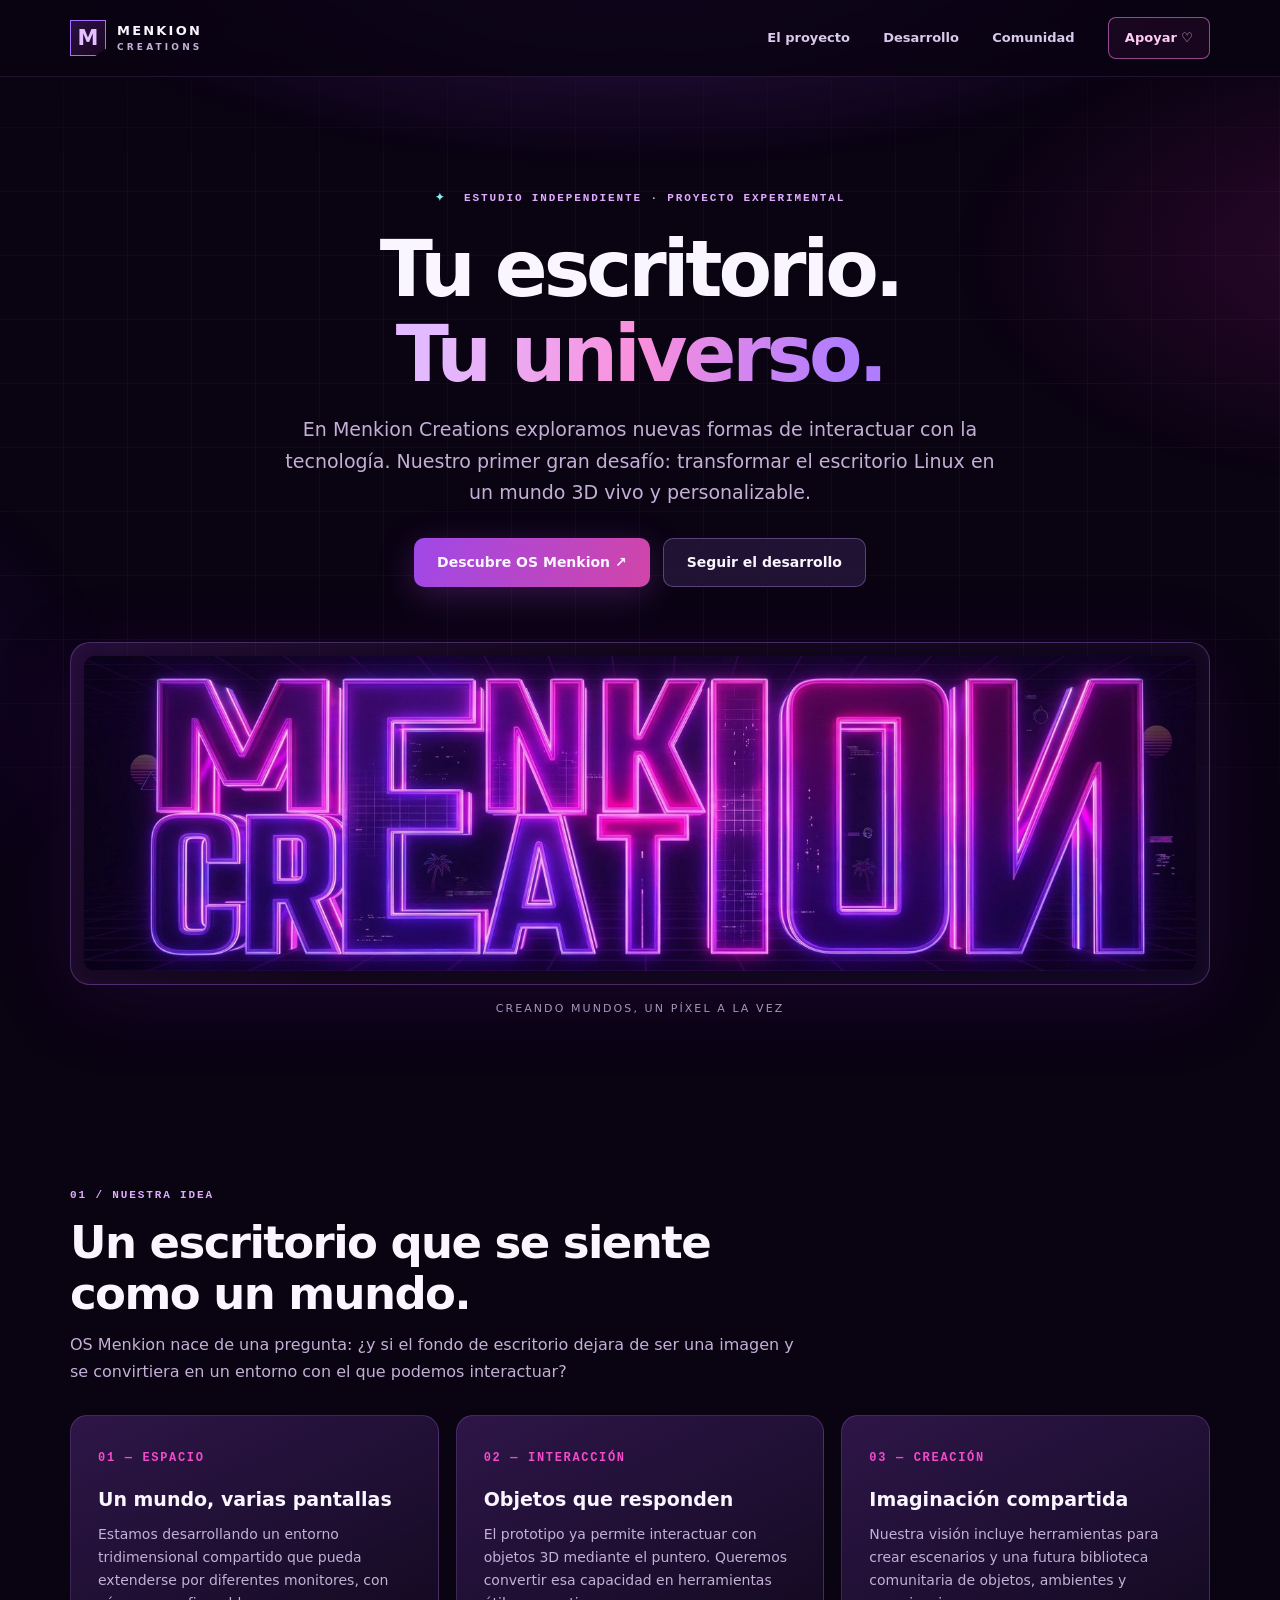
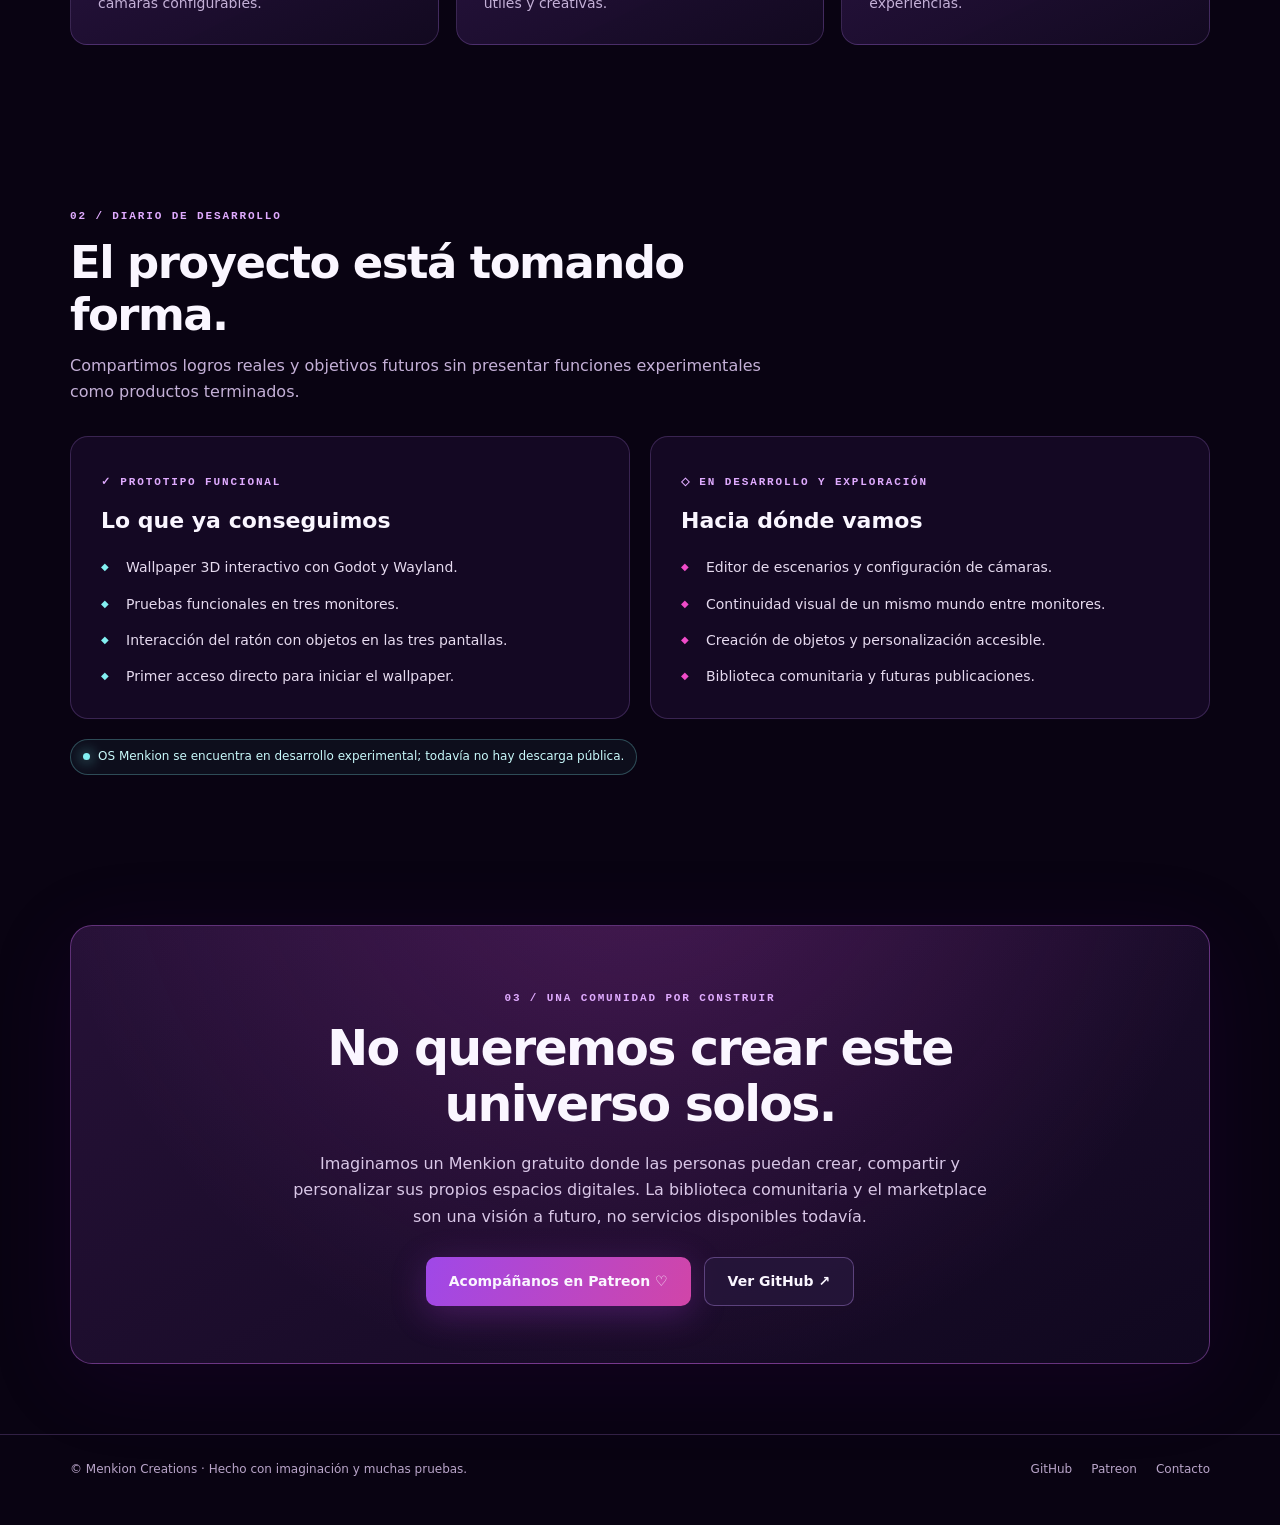
==== index.html @ d7c47ef0 "Add files via upload Inicio de la web Menkion Creations" ====
<!doctype html>
<html lang="es">
<head>
  <meta charset="utf-8">
  <meta name="viewport" content="width=device-width, initial-scale=1">
  <meta name="color-scheme" content="dark">
  <meta name="theme-color" content="#10051e">
  <meta name="description" content="Menkion Creations: proyectos experimentales de software. Conoce OS Menkion, un escritorio 3D interactivo construido con Linux, Godot y Wayland.">
  <meta property="og:type" content="website">
  <meta property="og:title" content="Menkion Creations — Tu escritorio. Tu universo.">
  <meta property="og:description" content="Explora el desarrollo de OS Menkion, una experiencia de escritorio 3D interactiva y abierta a la creatividad.">
  <meta property="og:image" content="https://menkion-creations.github.io/menkion-avatar.webp">
  <meta property="og:url" content="https://menkion-creations.github.io/">
  <title>Menkion Creations — Creando mundos, un píxel a la vez</title>
  <style>
    :root {
      --bg: #090312; --panel: #180d2b; --panel2: #11081e;
      --line: rgba(199,143,255,.21); --light: #faf6ff; --muted: #c4b0d7;
      --purple: #a35aff; --pink: #f04bc9; --cyan: #83f0f2;
    }
    * { box-sizing: border-box; }
    html { scroll-behavior: smooth; }
    body { margin: 0; color: var(--light); background: var(--bg); font-family: Inter, ui-sans-serif, system-ui, -apple-system, 'Segoe UI', sans-serif; line-height: 1.65; overflow-x: hidden; }
    body::before { content: ""; position: fixed; inset: 0; pointer-events: none; z-index: -2; background:
      radial-gradient(ellipse 67% 35% at 50% -7%, rgba(156,62,238,.29), transparent 73%),
      radial-gradient(ellipse 44% 35% at 107% 28%, rgba(213,35,164,.17), transparent 74%),
      radial-gradient(ellipse 34% 40% at -15% 77%, rgba(119,32,224,.14), transparent 70%);
    }
    body::after { content: ""; position: fixed; inset: 0; pointer-events: none; z-index: -1; opacity: .14; background: linear-gradient(to right, transparent calc(100% - 1px), #8f61c1 100%) 0 0 / 64px 64px, linear-gradient(to bottom, transparent calc(100% - 1px), #8f61c1 100%) 0 0 / 64px 64px; mask-image: linear-gradient(to bottom, transparent, black 20%, black 70%, transparent); }
    a { color: inherit; text-decoration: none; } a:focus-visible, button:focus-visible { outline: 3px solid var(--cyan); outline-offset: 4px; }
    .container { width: min(1140px, calc(100% - 44px)); margin-inline: auto; }
    .topbar { position: sticky; z-index: 20; top: 0; border-bottom: 1px solid rgba(203,145,255,.12); background: rgba(9,3,18,.82); backdrop-filter: blur(18px); }
    .nav { display: flex; align-items: center; justify-content: space-between; gap: 18px; min-height: 76px; }
    .brand { display:flex; gap: 11px; align-items:center; white-space:nowrap; }
    .mark { width: 36px; height: 36px; border: 1px solid #a86fff; box-shadow: 0 0 19px rgba(179,60,255,.3); display: grid; place-items:center; color: #e5bfff; clip-path: polygon(0 0,100% 0,100% 80%,70% 100%,0 100%); background: linear-gradient(140deg, rgba(170,70,255,.22), rgba(230,51,193,.08)); font-weight: 900; font-size: 21px; }
    .brand-name { font-size: 13px; line-height: 1.2; letter-spacing: .17em; font-weight: 850; }
    .brand-name small { display: block; letter-spacing: .35em; color: var(--muted); font-size: 9px; margin-top: 4px; }
    .nav-links { display:flex; gap:clamp(13px,2.6vw,34px); align-items:center; font-size: 13px; font-weight: 650; color: #d9c9eb; }
    .nav-links a:hover, .footer a:hover { color: #f39fff; }
    .nav-cta { border: 1px solid rgba(248,132,237,.55); border-radius: 8px; padding: 9px 16px; background: rgba(217,65,193,.08); color: #ffcbf2; }
    .hero { padding: clamp(64px, 9vw, 112px) 0 84px; text-align:center; position:relative; }
    .eyebrow, .overline { font-family: ui-monospace, 'SFMono-Regular', Consolas, monospace; letter-spacing: .17em; font-size: 11px; font-weight: 700; text-transform: uppercase; color: #e0abff; }
    .eyebrow span { color: var(--cyan); margin-right: 10px; }
    .hero h1 { font-size:clamp(40px, 6.8vw, 78px); line-height: 1.09; letter-spacing:-.052em; margin: 20px auto 17px; max-width:900px; }
    .hero h1 em { font-style:normal; background:linear-gradient(100deg,#e3b9ff 10%,#fa8fdc 50%,#b07dff 90%); -webkit-background-clip:text; background-clip:text; color:transparent; }
    .subtitle { color:var(--muted); margin: 0 auto 30px; max-width:720px; font-size:clamp(16px,1.8vw,19px); }
    .actions { display:flex; justify-content:center; flex-wrap:wrap; gap:13px; }
    .button { display:inline-flex; align-items:center; justify-content:center; padding:12px 23px; border-radius:10px; font-size:14px; font-weight:750; transition:transform .2s, box-shadow .2s, background .2s; }
    .button:hover { transform:translateY(-2px); }
    .button.primary { background:linear-gradient(110deg,#9f48e8,#d145a8); box-shadow: 0 8px 35px rgba(176,62,223,.28); }
    .button.primary:hover { box-shadow:0 9px 42px rgba(219,73,220,.37); }
    .button.secondary { background:rgba(38,22,59,.82); border:1px solid rgba(197,151,255,.35); }
    .logo-frame { margin:55px auto 0; padding:13px; border:1px solid rgba(189,120,255,.31); border-radius:20px; background:linear-gradient(135deg,rgba(180,72,247,.15),rgba(255,100,220,.035) 40%,rgba(114,61,231,.08)); box-shadow: 0 16px 80px rgba(99,17,145,.18), inset 0 0 22px rgba(200,132,255,.045); }
    .logo-frame img { display:block; width:100%; height:auto; border-radius:11px; }
    .logo-caption { margin:15px 0 0; font-size:11px; letter-spacing:.19em; text-transform:uppercase; color:#a994be; }
    .section { padding:78px 0; }
    .section-heading { max-width:735px; margin-bottom:30px; }
    .section-heading h2 { font-size:clamp(30px,4vw,45px); line-height:1.14; letter-spacing:-.035em; margin:10px 0 13px; }
    .section-heading p { color:var(--muted); margin:0; font-size:16px; }
    .cards { display:grid; grid-template-columns: repeat(3,1fr); gap:17px; }
    .card { background:linear-gradient(154deg,rgba(51,25,80,.87),rgba(20,10,34,.9)); border:1px solid var(--line); border-radius:17px; padding:27px; min-height:230px; }
    .card .num { font-family:ui-monospace,Consolas,monospace; color:var(--pink); font-size:12px; letter-spacing:.14em; font-weight:800; }
    .card h3 { margin:18px 0 11px; font-size:19px; line-height:1.3; }
    .card p { color:var(--muted); font-size:14px; margin:0; }
    .roadmap { display:grid; grid-template-columns:1fr 1fr; gap:20px; }
    .roadmap-main, .roadmap-next { border:1px solid var(--line); border-radius:18px; padding:30px; background:rgba(24,11,42,.75); }
    .roadmap h3 { margin:10px 0 17px; font-size:22px; }
    .roadmap p { color:var(--muted); margin:0 0 15px; }
    .roadmap ul { margin:0; padding:0; list-style:none; display:grid; gap:13px; }
    .roadmap li { color:#e6daef; padding-left:25px; position:relative; font-size:14px; }
    .roadmap li::before { content:'◆'; color:var(--cyan); position:absolute; left:0; font-size:10px; top:3px; }
    .roadmap-next li::before { color:var(--pink); }
    .community { margin:72px 0 70px; border:1px solid rgba(217,113,255,.36); border-radius:22px; padding:clamp(28px,6vw,57px); text-align:center; background:radial-gradient(ellipse at 50% -30%,rgba(221,68,220,.21),transparent 74%),linear-gradient(150deg,#261137,#10081f); box-shadow:0 16px 90px rgba(93,12,138,.12); }
    .community h2 { font-size:clamp(30px,4.6vw,49px); line-height:1.14; letter-spacing:-.035em; margin:12px auto 18px; max-width:720px; }
    .community p { margin:0 auto 27px; max-width:700px; color:#d9c7e7; }
    .footer { border-top:1px solid var(--line); padding:25px 0 45px; color:#b9a5c9; font-size:12px; }
    .footer-inner { display:flex; justify-content:space-between; flex-wrap:wrap; gap:16px; }
    .footer-links { display:flex; gap:19px; flex-wrap:wrap; }
    .status { display:inline-flex; align-items:center; gap:8px; margin-top:20px; padding:7px 12px; border:1px solid rgba(132,241,242,.27); border-radius:999px; font-size:12px; color:#c9f9fb; background:rgba(72,152,155,.08); }
    .status-dot { width:7px; height:7px; border-radius:50%; background:var(--cyan); box-shadow:0 0 14px var(--cyan); }
    @media(max-width:770px) { .cards { grid-template-columns:1fr; } .roadmap { grid-template-columns:1fr; } .card { min-height:auto; } .section { padding:56px 0; } .nav { flex-wrap:wrap; padding:12px 0; } .nav-links { justify-content:space-between; flex:1 1 100%; gap:12px; font-size:12px; } .hero { padding-top:70px; } .logo-frame { margin-top:35px; padding:6px; border-radius:12px; } .logo-frame img { border-radius:7px; } }
    @media(max-width:420px) { .container { width: min(100% - 30px,1140px); } .nav-links a:nth-child(2) { display:none; } .hero h1 { font-size:42px; } .roadmap-main,.roadmap-next { padding:23px; } }
    @media(prefers-reduced-motion:reduce) { html { scroll-behavior:auto; } .button { transition:none; } }
  </style>
</head>
<body>
  <header class="topbar">
    <nav class="nav container" aria-label="Navegación principal">
      <a href="#inicio" class="brand" aria-label="Menkion Creations, volver al inicio"><span class="mark" aria-hidden="true">M</span><span class="brand-name">MENKION<small>CREATIONS</small></span></a>
      <div class="nav-links">
        <a href="#proyecto">El proyecto</a>
        <a href="#estado">Desarrollo</a>
        <a href="#comunidad">Comunidad</a>
        <a class="nav-cta" href="https://www.patreon.com/cw/MenkionCreations" target="_blank" rel="noopener noreferrer">Apoyar ♡</a>
      </div>
    </nav>
  </header>

  <main id="inicio">
    <section class="hero container" aria-labelledby="hero-title">
      <div class="eyebrow"><span>✦</span> ESTUDIO INDEPENDIENTE · PROYECTO EXPERIMENTAL</div>
      <h1 id="hero-title">Tu escritorio.<br><em>Tu universo.</em></h1>
      <p class="subtitle">En Menkion Creations exploramos nuevas formas de interactuar con la tecnología. Nuestro primer gran desafío: transformar el escritorio Linux en un mundo 3D vivo y personalizable.</p>
      <div class="actions">
        <a class="button primary" href="#proyecto">Descubre OS Menkion ↗</a>
        <a class="button secondary" href="https://www.patreon.com/cw/MenkionCreations" target="_blank" rel="noopener noreferrer">Seguir el desarrollo</a>
      </div>
      <div class="logo-frame"><img src="menkion-logo.jpg" alt="Logotipo original de Menkion Creations, con letras futuristas entrelazadas en violeta y magenta" width="1600" height="453"></div>
      <p class="logo-caption">CREANDO MUNDOS, UN PÍXEL A LA VEZ</p>
    </section>

    <section class="section container" id="proyecto" aria-labelledby="project-title">
      <div class="section-heading">
        <span class="overline">01 / Nuestra idea</span>
        <h2 id="project-title">Un escritorio que se siente como un mundo.</h2>
        <p>OS Menkion nace de una pregunta: ¿y si el fondo de escritorio dejara de ser una imagen y se convirtiera en un entorno con el que podemos interactuar?</p>
      </div>
      <div class="cards">
        <article class="card"><span class="num">01 — ESPACIO</span><h3>Un mundo, varias pantallas</h3><p>Estamos desarrollando un entorno tridimensional compartido que pueda extenderse por diferentes monitores, con cámaras configurables.</p></article>
        <article class="card"><span class="num">02 — INTERACCIÓN</span><h3>Objetos que responden</h3><p>El prototipo ya permite interactuar con objetos 3D mediante el puntero. Queremos convertir esa capacidad en herramientas útiles y creativas.</p></article>
        <article class="card"><span class="num">03 — CREACIÓN</span><h3>Imaginación compartida</h3><p>Nuestra visión incluye herramientas para crear escenarios y una futura biblioteca comunitaria de objetos, ambientes y experiencias.</p></article>
      </div>
    </section>

    <section class="section container" id="estado" aria-labelledby="progress-title">
      <div class="section-heading"><span class="overline">02 / Diario de desarrollo</span><h2 id="progress-title">El proyecto está tomando forma.</h2><p>Compartimos logros reales y objetivos futuros sin presentar funciones experimentales como productos terminados.</p></div>
      <div class="roadmap">
        <div class="roadmap-main"><span class="overline">✓ Prototipo funcional</span><h3>Lo que ya conseguimos</h3><ul><li>Wallpaper 3D interactivo con Godot y Wayland.</li><li>Pruebas funcionales en tres monitores.</li><li>Interacción del ratón con objetos en las tres pantallas.</li><li>Primer acceso directo para iniciar el wallpaper.</li></ul></div>
        <div class="roadmap-next"><span class="overline">◇ En desarrollo y exploración</span><h3>Hacia dónde vamos</h3><ul><li>Editor de escenarios y configuración de cámaras.</li><li>Continuidad visual de un mismo mundo entre monitores.</li><li>Creación de objetos y personalización accesible.</li><li>Biblioteca comunitaria y futuras publicaciones.</li></ul></div>
      </div>
      <div class="status"><span class="status-dot" aria-hidden="true"></span> OS Menkion se encuentra en desarrollo experimental; todavía no hay descarga pública.</div>
    </section>

    <section class="container" id="comunidad" aria-labelledby="community-title">
      <div class="community"><span class="overline">03 / Una comunidad por construir</span><h2 id="community-title">No queremos crear este universo solos.</h2><p>Imaginamos un Menkion gratuito donde las personas puedan crear, compartir y personalizar sus propios espacios digitales. La biblioteca comunitaria y el marketplace son una visión a futuro, no servicios disponibles todavía.</p><div class="actions"><a class="button primary" href="https://www.patreon.com/cw/MenkionCreations" target="_blank" rel="noopener noreferrer">Acompáñanos en Patreon ♡</a><a class="button secondary" href="https://github.com/Menkion-Creations" target="_blank" rel="noopener noreferrer">Ver GitHub ↗</a></div></div>
    </section>
  </main>
  <footer class="footer"><div class="footer-inner container"><span>© Menkion Creations · Hecho con imaginación y muchas pruebas.</span><div class="footer-links"><a href="https://github.com/Menkion-Creations" target="_blank" rel="noopener noreferrer">GitHub</a><a href="https://www.patreon.com/cw/MenkionCreations" target="_blank" rel="noopener noreferrer">Patreon</a><a href="mailto:menkioncreations@gmail.com">Contacto</a></div></div></footer>
</body>
</html>
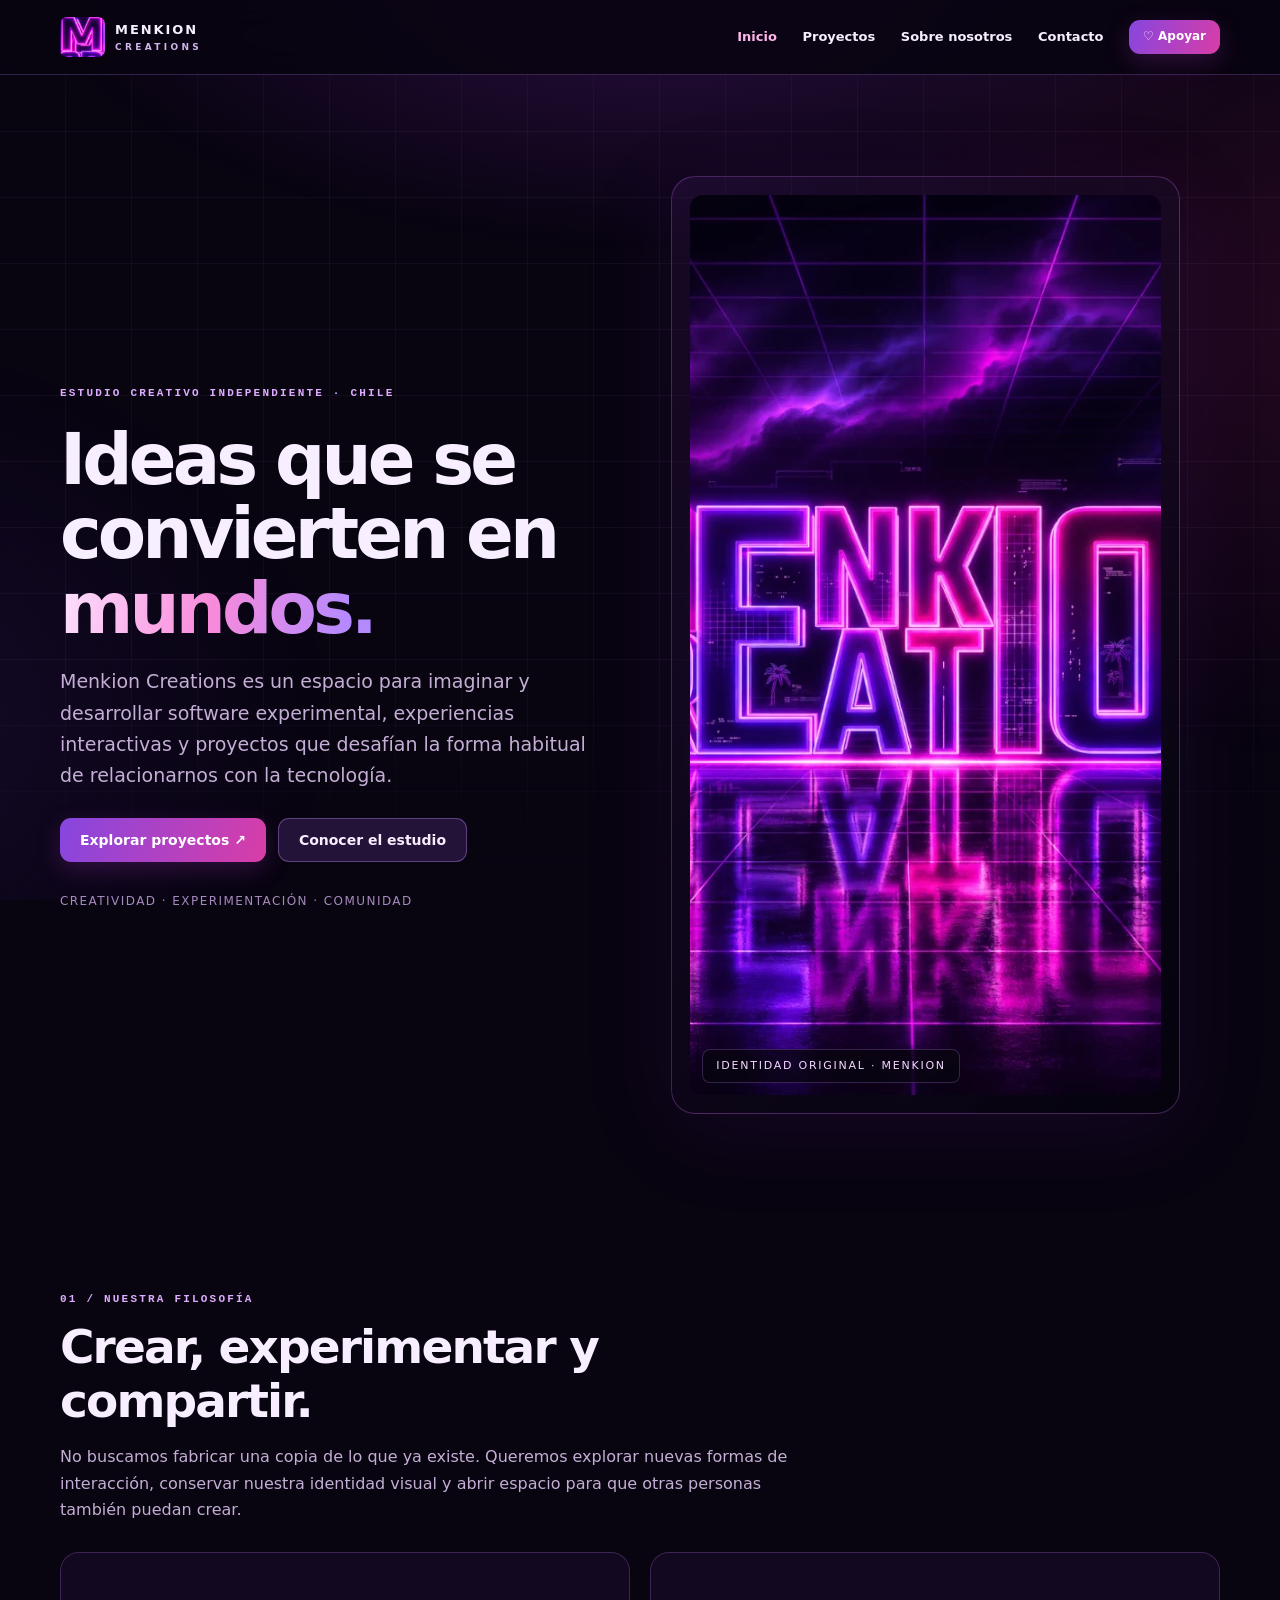
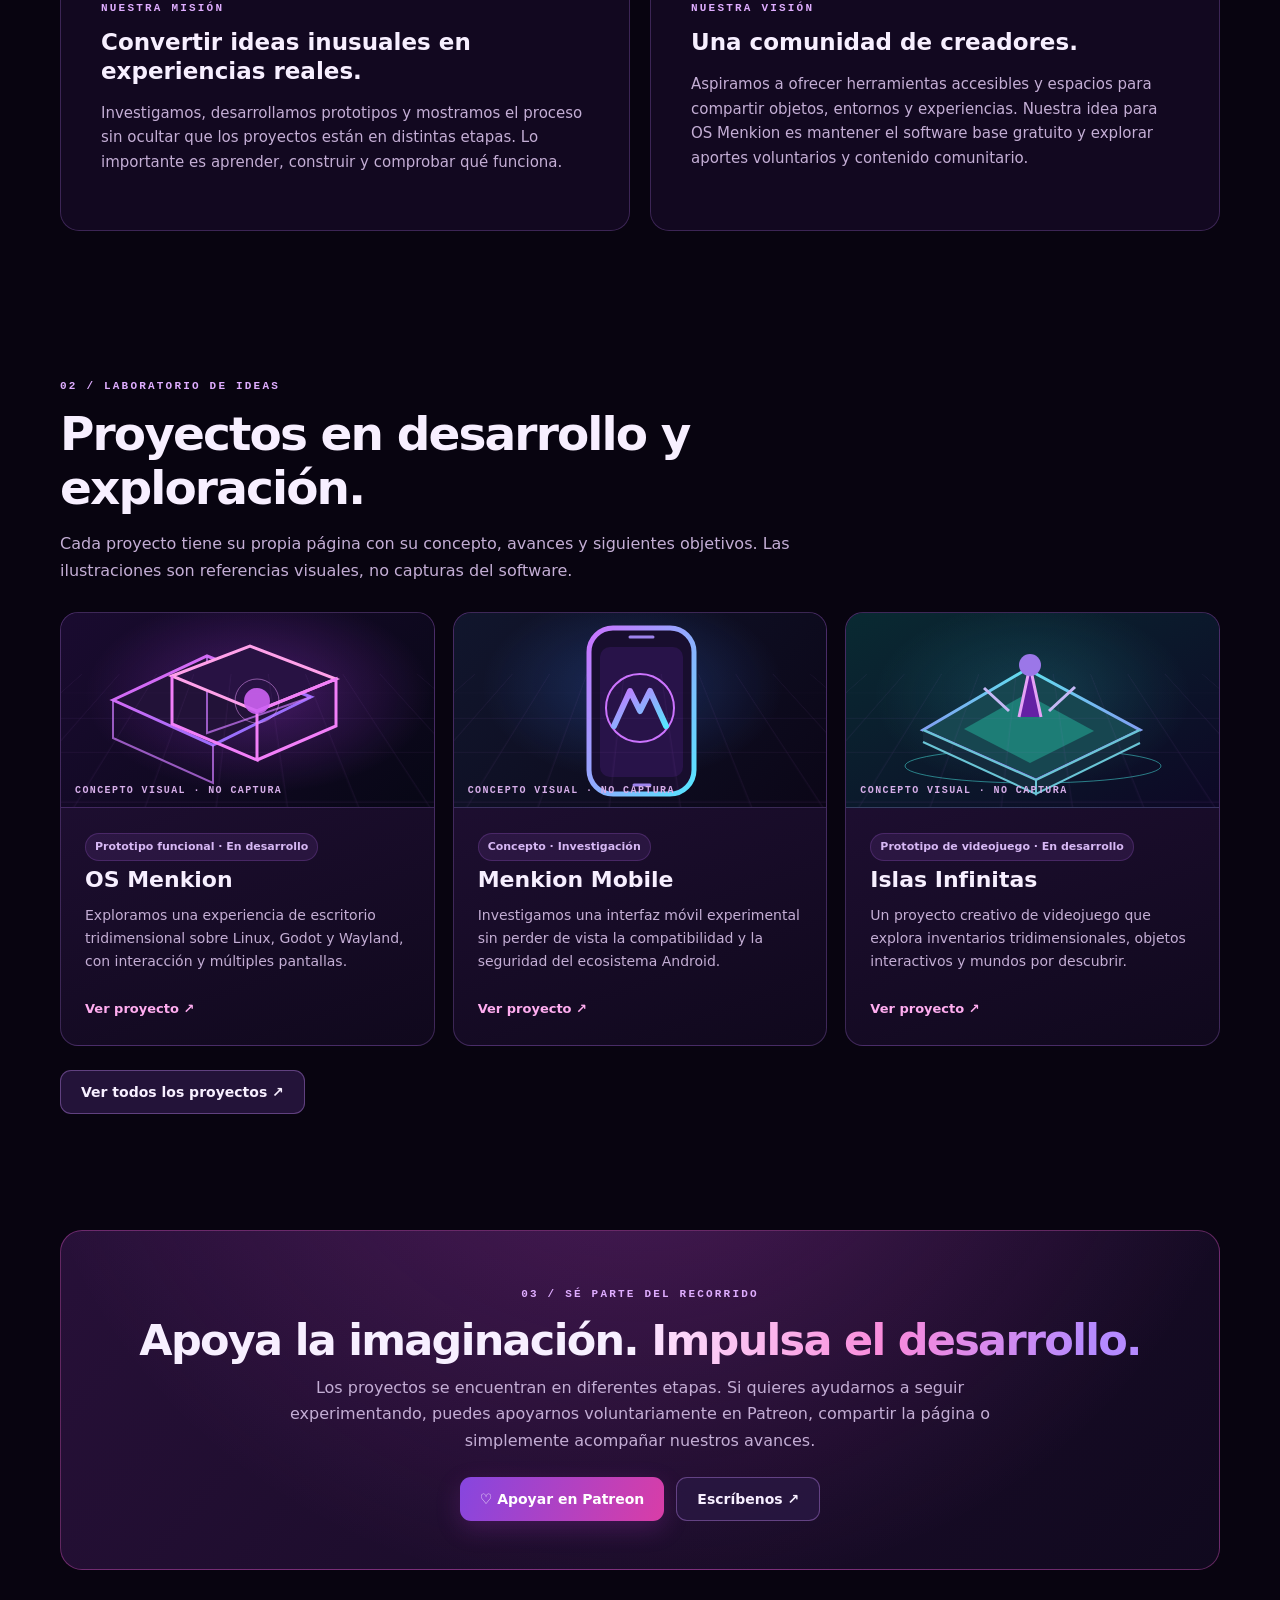
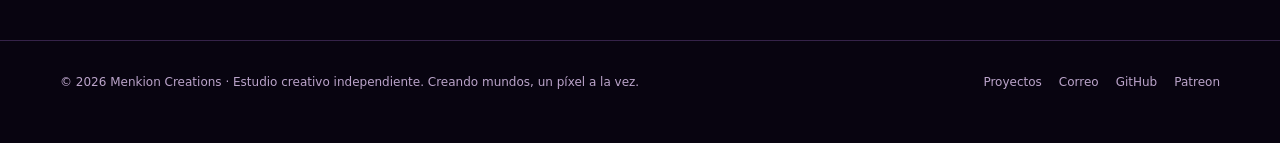
==== commit 5f8972cd: "Add files via upload version 0.2 de la apgina web, contenido generado con chatgpt con indicaciones d" ====
--- a/index.html
+++ b/index.html
@@ -1,140 +1 @@
-<!doctype html>
-<html lang="es">
-<head>
-  <meta charset="utf-8">
-  <meta name="viewport" content="width=device-width, initial-scale=1">
-  <meta name="color-scheme" content="dark">
-  <meta name="theme-color" content="#10051e">
-  <meta name="description" content="Menkion Creations: proyectos experimentales de software. Conoce OS Menkion, un escritorio 3D interactivo construido con Linux, Godot y Wayland.">
-  <meta property="og:type" content="website">
-  <meta property="og:title" content="Menkion Creations — Tu escritorio. Tu universo.">
-  <meta property="og:description" content="Explora el desarrollo de OS Menkion, una experiencia de escritorio 3D interactiva y abierta a la creatividad.">
-  <meta property="og:image" content="https://menkion-creations.github.io/menkion-avatar.webp">
-  <meta property="og:url" content="https://menkion-creations.github.io/">
-  <title>Menkion Creations — Creando mundos, un píxel a la vez</title>
-  <style>
-    :root {
-      --bg: #090312; --panel: #180d2b; --panel2: #11081e;
-      --line: rgba(199,143,255,.21); --light: #faf6ff; --muted: #c4b0d7;
-      --purple: #a35aff; --pink: #f04bc9; --cyan: #83f0f2;
-    }
-    * { box-sizing: border-box; }
-    html { scroll-behavior: smooth; }
-    body { margin: 0; color: var(--light); background: var(--bg); font-family: Inter, ui-sans-serif, system-ui, -apple-system, 'Segoe UI', sans-serif; line-height: 1.65; overflow-x: hidden; }
-    body::before { content: ""; position: fixed; inset: 0; pointer-events: none; z-index: -2; background:
-      radial-gradient(ellipse 67% 35% at 50% -7%, rgba(156,62,238,.29), transparent 73%),
-      radial-gradient(ellipse 44% 35% at 107% 28%, rgba(213,35,164,.17), transparent 74%),
-      radial-gradient(ellipse 34% 40% at -15% 77%, rgba(119,32,224,.14), transparent 70%);
-    }
-    body::after { content: ""; position: fixed; inset: 0; pointer-events: none; z-index: -1; opacity: .14; background: linear-gradient(to right, transparent calc(100% - 1px), #8f61c1 100%) 0 0 / 64px 64px, linear-gradient(to bottom, transparent calc(100% - 1px), #8f61c1 100%) 0 0 / 64px 64px; mask-image: linear-gradient(to bottom, transparent, black 20%, black 70%, transparent); }
-    a { color: inherit; text-decoration: none; } a:focus-visible, button:focus-visible { outline: 3px solid var(--cyan); outline-offset: 4px; }
-    .container { width: min(1140px, calc(100% - 44px)); margin-inline: auto; }
-    .topbar { position: sticky; z-index: 20; top: 0; border-bottom: 1px solid rgba(203,145,255,.12); background: rgba(9,3,18,.82); backdrop-filter: blur(18px); }
-    .nav { display: flex; align-items: center; justify-content: space-between; gap: 18px; min-height: 76px; }
-    .brand { display:flex; gap: 11px; align-items:center; white-space:nowrap; }
-    .mark { width: 36px; height: 36px; border: 1px solid #a86fff; box-shadow: 0 0 19px rgba(179,60,255,.3); display: grid; place-items:center; color: #e5bfff; clip-path: polygon(0 0,100% 0,100% 80%,70% 100%,0 100%); background: linear-gradient(140deg, rgba(170,70,255,.22), rgba(230,51,193,.08)); font-weight: 900; font-size: 21px; }
-    .brand-name { font-size: 13px; line-height: 1.2; letter-spacing: .17em; font-weight: 850; }
-    .brand-name small { display: block; letter-spacing: .35em; color: var(--muted); font-size: 9px; margin-top: 4px; }
-    .nav-links { display:flex; gap:clamp(13px,2.6vw,34px); align-items:center; font-size: 13px; font-weight: 650; color: #d9c9eb; }
-    .nav-links a:hover, .footer a:hover { color: #f39fff; }
-    .nav-cta { border: 1px solid rgba(248,132,237,.55); border-radius: 8px; padding: 9px 16px; background: rgba(217,65,193,.08); color: #ffcbf2; }
-    .hero { padding: clamp(64px, 9vw, 112px) 0 84px; text-align:center; position:relative; }
-    .eyebrow, .overline { font-family: ui-monospace, 'SFMono-Regular', Consolas, monospace; letter-spacing: .17em; font-size: 11px; font-weight: 700; text-transform: uppercase; color: #e0abff; }
-    .eyebrow span { color: var(--cyan); margin-right: 10px; }
-    .hero h1 { font-size:clamp(40px, 6.8vw, 78px); line-height: 1.09; letter-spacing:-.052em; margin: 20px auto 17px; max-width:900px; }
-    .hero h1 em { font-style:normal; background:linear-gradient(100deg,#e3b9ff 10%,#fa8fdc 50%,#b07dff 90%); -webkit-background-clip:text; background-clip:text; color:transparent; }
-    .subtitle { color:var(--muted); margin: 0 auto 30px; max-width:720px; font-size:clamp(16px,1.8vw,19px); }
-    .actions { display:flex; justify-content:center; flex-wrap:wrap; gap:13px; }
-    .button { display:inline-flex; align-items:center; justify-content:center; padding:12px 23px; border-radius:10px; font-size:14px; font-weight:750; transition:transform .2s, box-shadow .2s, background .2s; }
-    .button:hover { transform:translateY(-2px); }
-    .button.primary { background:linear-gradient(110deg,#9f48e8,#d145a8); box-shadow: 0 8px 35px rgba(176,62,223,.28); }
-    .button.primary:hover { box-shadow:0 9px 42px rgba(219,73,220,.37); }
-    .button.secondary { background:rgba(38,22,59,.82); border:1px solid rgba(197,151,255,.35); }
-    .logo-frame { margin:55px auto 0; padding:13px; border:1px solid rgba(189,120,255,.31); border-radius:20px; background:linear-gradient(135deg,rgba(180,72,247,.15),rgba(255,100,220,.035) 40%,rgba(114,61,231,.08)); box-shadow: 0 16px 80px rgba(99,17,145,.18), inset 0 0 22px rgba(200,132,255,.045); }
-    .logo-frame img { display:block; width:100%; height:auto; border-radius:11px; }
-    .logo-caption { margin:15px 0 0; font-size:11px; letter-spacing:.19em; text-transform:uppercase; color:#a994be; }
-    .section { padding:78px 0; }
-    .section-heading { max-width:735px; margin-bottom:30px; }
-    .section-heading h2 { font-size:clamp(30px,4vw,45px); line-height:1.14; letter-spacing:-.035em; margin:10px 0 13px; }
-    .section-heading p { color:var(--muted); margin:0; font-size:16px; }
-    .cards { display:grid; grid-template-columns: repeat(3,1fr); gap:17px; }
-    .card { background:linear-gradient(154deg,rgba(51,25,80,.87),rgba(20,10,34,.9)); border:1px solid var(--line); border-radius:17px; padding:27px; min-height:230px; }
-    .card .num { font-family:ui-monospace,Consolas,monospace; color:var(--pink); font-size:12px; letter-spacing:.14em; font-weight:800; }
-    .card h3 { margin:18px 0 11px; font-size:19px; line-height:1.3; }
-    .card p { color:var(--muted); font-size:14px; margin:0; }
-    .roadmap { display:grid; grid-template-columns:1fr 1fr; gap:20px; }
-    .roadmap-main, .roadmap-next { border:1px solid var(--line); border-radius:18px; padding:30px; background:rgba(24,11,42,.75); }
-    .roadmap h3 { margin:10px 0 17px; font-size:22px; }
-    .roadmap p { color:var(--muted); margin:0 0 15px; }
-    .roadmap ul { margin:0; padding:0; list-style:none; display:grid; gap:13px; }
-    .roadmap li { color:#e6daef; padding-left:25px; position:relative; font-size:14px; }
-    .roadmap li::before { content:'◆'; color:var(--cyan); position:absolute; left:0; font-size:10px; top:3px; }
-    .roadmap-next li::before { color:var(--pink); }
-    .community { margin:72px 0 70px; border:1px solid rgba(217,113,255,.36); border-radius:22px; padding:clamp(28px,6vw,57px); text-align:center; background:radial-gradient(ellipse at 50% -30%,rgba(221,68,220,.21),transparent 74%),linear-gradient(150deg,#261137,#10081f); box-shadow:0 16px 90px rgba(93,12,138,.12); }
-    .community h2 { font-size:clamp(30px,4.6vw,49px); line-height:1.14; letter-spacing:-.035em; margin:12px auto 18px; max-width:720px; }
-    .community p { margin:0 auto 27px; max-width:700px; color:#d9c7e7; }
-    .footer { border-top:1px solid var(--line); padding:25px 0 45px; color:#b9a5c9; font-size:12px; }
-    .footer-inner { display:flex; justify-content:space-between; flex-wrap:wrap; gap:16px; }
-    .footer-links { display:flex; gap:19px; flex-wrap:wrap; }
-    .status { display:inline-flex; align-items:center; gap:8px; margin-top:20px; padding:7px 12px; border:1px solid rgba(132,241,242,.27); border-radius:999px; font-size:12px; color:#c9f9fb; background:rgba(72,152,155,.08); }
-    .status-dot { width:7px; height:7px; border-radius:50%; background:var(--cyan); box-shadow:0 0 14px var(--cyan); }
-    @media(max-width:770px) { .cards { grid-template-columns:1fr; } .roadmap { grid-template-columns:1fr; } .card { min-height:auto; } .section { padding:56px 0; } .nav { flex-wrap:wrap; padding:12px 0; } .nav-links { justify-content:space-between; flex:1 1 100%; gap:12px; font-size:12px; } .hero { padding-top:70px; } .logo-frame { margin-top:35px; padding:6px; border-radius:12px; } .logo-frame img { border-radius:7px; } }
-    @media(max-width:420px) { .container { width: min(100% - 30px,1140px); } .nav-links a:nth-child(2) { display:none; } .hero h1 { font-size:42px; } .roadmap-main,.roadmap-next { padding:23px; } }
-    @media(prefers-reduced-motion:reduce) { html { scroll-behavior:auto; } .button { transition:none; } }
-  </style>
-</head>
-<body>
-  <header class="topbar">
-    <nav class="nav container" aria-label="Navegación principal">
-      <a href="#inicio" class="brand" aria-label="Menkion Creations, volver al inicio"><span class="mark" aria-hidden="true">M</span><span class="brand-name">MENKION<small>CREATIONS</small></span></a>
-      <div class="nav-links">
-        <a href="#proyecto">El proyecto</a>
-        <a href="#estado">Desarrollo</a>
-        <a href="#comunidad">Comunidad</a>
-        <a class="nav-cta" href="https://www.patreon.com/cw/MenkionCreations" target="_blank" rel="noopener noreferrer">Apoyar ♡</a>
-      </div>
-    </nav>
-  </header>
-
-  <main id="inicio">
-    <section class="hero container" aria-labelledby="hero-title">
-      <div class="eyebrow"><span>✦</span> ESTUDIO INDEPENDIENTE · PROYECTO EXPERIMENTAL</div>
-      <h1 id="hero-title">Tu escritorio.<br><em>Tu universo.</em></h1>
-      <p class="subtitle">En Menkion Creations exploramos nuevas formas de interactuar con la tecnología. Nuestro primer gran desafío: transformar el escritorio Linux en un mundo 3D vivo y personalizable.</p>
-      <div class="actions">
-        <a class="button primary" href="#proyecto">Descubre OS Menkion ↗</a>
-        <a class="button secondary" href="https://www.patreon.com/cw/MenkionCreations" target="_blank" rel="noopener noreferrer">Seguir el desarrollo</a>
-      </div>
-      <div class="logo-frame"><img src="menkion-logo.jpg" alt="Logotipo original de Menkion Creations, con letras futuristas entrelazadas en violeta y magenta" width="1600" height="453"></div>
-      <p class="logo-caption">CREANDO MUNDOS, UN PÍXEL A LA VEZ</p>
-    </section>
-
-    <section class="section container" id="proyecto" aria-labelledby="project-title">
-      <div class="section-heading">
-        <span class="overline">01 / Nuestra idea</span>
-        <h2 id="project-title">Un escritorio que se siente como un mundo.</h2>
-        <p>OS Menkion nace de una pregunta: ¿y si el fondo de escritorio dejara de ser una imagen y se convirtiera en un entorno con el que podemos interactuar?</p>
-      </div>
-      <div class="cards">
-        <article class="card"><span class="num">01 — ESPACIO</span><h3>Un mundo, varias pantallas</h3><p>Estamos desarrollando un entorno tridimensional compartido que pueda extenderse por diferentes monitores, con cámaras configurables.</p></article>
-        <article class="card"><span class="num">02 — INTERACCIÓN</span><h3>Objetos que responden</h3><p>El prototipo ya permite interactuar con objetos 3D mediante el puntero. Queremos convertir esa capacidad en herramientas útiles y creativas.</p></article>
-        <article class="card"><span class="num">03 — CREACIÓN</span><h3>Imaginación compartida</h3><p>Nuestra visión incluye herramientas para crear escenarios y una futura biblioteca comunitaria de objetos, ambientes y experiencias.</p></article>
-      </div>
-    </section>
-
-    <section class="section container" id="estado" aria-labelledby="progress-title">
-      <div class="section-heading"><span class="overline">02 / Diario de desarrollo</span><h2 id="progress-title">El proyecto está tomando forma.</h2><p>Compartimos logros reales y objetivos futuros sin presentar funciones experimentales como productos terminados.</p></div>
-      <div class="roadmap">
-        <div class="roadmap-main"><span class="overline">✓ Prototipo funcional</span><h3>Lo que ya conseguimos</h3><ul><li>Wallpaper 3D interactivo con Godot y Wayland.</li><li>Pruebas funcionales en tres monitores.</li><li>Interacción del ratón con objetos en las tres pantallas.</li><li>Primer acceso directo para iniciar el wallpaper.</li></ul></div>
-        <div class="roadmap-next"><span class="overline">◇ En desarrollo y exploración</span><h3>Hacia dónde vamos</h3><ul><li>Editor de escenarios y configuración de cámaras.</li><li>Continuidad visual de un mismo mundo entre monitores.</li><li>Creación de objetos y personalización accesible.</li><li>Biblioteca comunitaria y futuras publicaciones.</li></ul></div>
-      </div>
-      <div class="status"><span class="status-dot" aria-hidden="true"></span> OS Menkion se encuentra en desarrollo experimental; todavía no hay descarga pública.</div>
-    </section>
-
-    <section class="container" id="comunidad" aria-labelledby="community-title">
-      <div class="community"><span class="overline">03 / Una comunidad por construir</span><h2 id="community-title">No queremos crear este universo solos.</h2><p>Imaginamos un Menkion gratuito donde las personas puedan crear, compartir y personalizar sus propios espacios digitales. La biblioteca comunitaria y el marketplace son una visión a futuro, no servicios disponibles todavía.</p><div class="actions"><a class="button primary" href="https://www.patreon.com/cw/MenkionCreations" target="_blank" rel="noopener noreferrer">Acompáñanos en Patreon ♡</a><a class="button secondary" href="https://github.com/Menkion-Creations" target="_blank" rel="noopener noreferrer">Ver GitHub ↗</a></div></div>
-    </section>
-  </main>
-  <footer class="footer"><div class="footer-inner container"><span>© Menkion Creations · Hecho con imaginación y muchas pruebas.</span><div class="footer-links"><a href="https://github.com/Menkion-Creations" target="_blank" rel="noopener noreferrer">GitHub</a><a href="https://www.patreon.com/cw/MenkionCreations" target="_blank" rel="noopener noreferrer">Patreon</a><a href="mailto:menkioncreations@gmail.com">Contacto</a></div></div></footer>
-</body>
-</html>
+<!doctype html><html lang="es"><head><meta charset="utf-8"><meta name="viewport" content="width=device-width, initial-scale=1"><meta name="theme-color" content="#080410"><meta name="description" content="Menkion Creations: estudio creativo de software experimental, entornos interactivos y proyectos impulsados por la imaginación."><meta property="og:type" content="website"><meta property="og:site_name" content="Menkion Creations"><meta property="og:title" content="Inicio"><meta property="og:description" content="Menkion Creations: estudio creativo de software experimental, entornos interactivos y proyectos impulsados por la imaginación."><meta property="og:image" content="https://menkion-creations.github.io/assets/img/logo-original.webp"><meta name="color-scheme" content="dark"><title>Inicio | Menkion Creations</title><link rel="icon" type="image/png" href="assets/img/favicon.png"><link rel="stylesheet" href="assets/css/styles.css"></head><body><a class="skip" href="#contenido">Saltar al contenido</a><header class="topbar"><nav class="nav container" aria-label="Navegación principal"><a class="brand" href="index.html" aria-label="Menkion Creations - Inicio"><img class="brand-icon" src="assets/img/favicon.png" width="45" height="40" alt=""><span class="brand-text">MENKION<small>CREATIONS</small></span></a><button class="nav-toggle" type="button" aria-controls="navlinks" aria-expanded="false">☰ Menú</button><div class="navlinks" id="navlinks"><a href="index.html" aria-current=page>Inicio</a><a href="proyectos/index.html" >Proyectos</a><a href="nosotros.html" >Sobre nosotros</a><a href="contacto.html" >Contacto</a><a class="btn btn-small btn-primary" href="https://www.patreon.com/17127324/join" target="_blank" rel="noopener noreferrer">♡ Apoyar</a></div></nav></header><main id="contenido"><section class="hero container"><div><span class="eyebrow">Estudio creativo independiente · Chile</span><h1>Ideas que se convierten en <span class="gradient-text">mundos.</span></h1><p class="lede">Menkion Creations es un espacio para imaginar y desarrollar software experimental, experiencias interactivas y proyectos que desafían la forma habitual de relacionarnos con la tecnología.</p><div class="hero-actions"><a class="btn btn-primary" href="proyectos/index.html">Explorar proyectos ↗</a><a class="btn" href="nosotros.html">Conocer el estudio</a></div><div class="stat-line">Creatividad · Experimentación · Comunidad</div></div><figure class="hero-art float-glow"><img src="assets/img/logo-original.webp" alt="Logotipo original de Menkion Creation con letras neón entrelazadas y reflejo sobre cuadrícula vaporwave" width="900" height="900"><figcaption class="art-label">IDENTIDAD ORIGINAL · MENKION</figcaption></figure></section><section class="section container"><div class="section-head"><span class="eyebrow">01 / Nuestra filosofía</span><h2>Crear, experimentar y compartir.</h2><p>No buscamos fabricar una copia de lo que ya existe. Queremos explorar nuevas formas de interacción, conservar nuestra identidad visual y abrir espacio para que otras personas también puedan crear.</p></div><div class="split"><div class="panel"><span class="eyebrow">Nuestra misión</span><h3>Convertir ideas inusuales en experiencias reales.</h3><p>Investigamos, desarrollamos prototipos y mostramos el proceso sin ocultar que los proyectos están en distintas etapas. Lo importante es aprender, construir y comprobar qué funciona.</p></div><div class="panel"><span class="eyebrow">Nuestra visión</span><h3>Una comunidad de creadores.</h3><p>Aspiramos a ofrecer herramientas accesibles y espacios para compartir objetos, entornos y experiencias. Nuestra idea para OS Menkion es mantener el software base gratuito y explorar aportes voluntarios y contenido comunitario.</p></div></div></section><section class="section container" id="destacados"><div class="section-head"><span class="eyebrow">02 / Laboratorio de ideas</span><h2>Proyectos en desarrollo y exploración.</h2><p>Cada proyecto tiene su propia página con su concepto, avances y siguientes objetivos. Las ilustraciones son referencias visuales, no capturas del software.</p></div><div class="cards"><article class="card"><div class="project-art "><img src="assets/img/os-menkion.svg" alt="Ilustración conceptual de OS Menkion" width="300" height="180" loading="lazy"><span class="art-tag">CONCEPTO VISUAL · NO CAPTURA</span></div><div class="card-body"><span class="tag">Prototipo funcional · En desarrollo</span><h3>OS Menkion</h3><p>Exploramos una experiencia de escritorio tridimensional sobre Linux, Godot y Wayland, con interacción y múltiples pantallas.</p><a class="card-link" href="proyectos/os-menkion.html" aria-label="Ver detalles de OS Menkion">Ver proyecto ↗</a></div></article><article class="card"><div class="project-art mobile"><img src="assets/img/menkion-mobile.svg" alt="Ilustración conceptual de Menkion Mobile" width="300" height="180" loading="lazy"><span class="art-tag">CONCEPTO VISUAL · NO CAPTURA</span></div><div class="card-body"><span class="tag">Concepto · Investigación</span><h3>Menkion Mobile</h3><p>Investigamos una interfaz móvil experimental sin perder de vista la compatibilidad y la seguridad del ecosistema Android.</p><a class="card-link" href="proyectos/menkion-mobile.html" aria-label="Ver detalles de Menkion Mobile">Ver proyecto ↗</a></div></article><article class="card"><div class="project-art islas"><img src="assets/img/islas-infinitas.svg" alt="Ilustración conceptual de Islas Infinitas" width="300" height="180" loading="lazy"><span class="art-tag">CONCEPTO VISUAL · NO CAPTURA</span></div><div class="card-body"><span class="tag">Prototipo de videojuego · En desarrollo</span><h3>Islas Infinitas</h3><p>Un proyecto creativo de videojuego que explora inventarios tridimensionales, objetos interactivos y mundos por descubrir.</p><a class="card-link" href="proyectos/islas-infinitas.html" aria-label="Ver detalles de Islas Infinitas">Ver proyecto ↗</a></div></article></div><p style="margin-top:24px"><a class="btn" href="proyectos/index.html">Ver todos los proyectos ↗</a></p></section><section class="container"><div class="callout"><span class="eyebrow">03 / Sé parte del recorrido</span><h2>Apoya la imaginación. <span class="gradient-text">Impulsa el desarrollo.</span></h2><p>Los proyectos se encuentran en diferentes etapas. Si quieres ayudarnos a seguir experimentando, puedes apoyarnos voluntariamente en Patreon, compartir la página o simplemente acompañar nuestros avances.</p><div class="actions" style="justify-content:center"><a class="btn btn-primary" href="https://www.patreon.com/17127324/join" target="_blank" rel="noopener noreferrer">♡ Apoyar en Patreon</a><a class="btn" href="contacto.html">Escríbenos ↗</a></div></div></section></main><footer class="footer"><div class="container footer-inner"><span>© 2026 Menkion Creations · Estudio creativo independiente. Creando mundos, un píxel a la vez.</span><div class="footer-links"><a href="proyectos/index.html">Proyectos</a><a href="mailto:menkioncreations@gmail.com?subject=Contacto%20desde%20Menkion%20Creations">Correo</a><a href="https://github.com/Menkion-Creations" target="_blank" rel="noopener noreferrer">GitHub</a><a href="https://www.patreon.com/17127324/join" target="_blank" rel="noopener noreferrer">Patreon</a></div></div></footer><script src="assets/js/site.js" defer></script></body></html>
--- a/assets/css/styles.css
+++ b/assets/css/styles.css
@@ -0,0 +1 @@
+:root{--bg:#080410;--surface:#12091f;--surface-2:#1c0d2d;--text:#f7efff;--muted:#c4aed5;--pink:#fa58d4;--violet:#b078ff;--cyan:#77edf5;--border:rgba(196,136,255,.24);--container:1160px}*{box-sizing:border-box}html{scroll-behavior:smooth}body{margin:0;font-family:Inter,system-ui,-apple-system,Segoe UI,sans-serif;color:var(--text);background:var(--bg);line-height:1.65}body:before{content:"";position:fixed;inset:0;z-index:-2;pointer-events:none;background:radial-gradient(ellipse 50% 33% at 52% -5%,rgba(175,57,255,.22),transparent),radial-gradient(ellipse 40% 50% at 105% 35%,rgba(242,43,160,.12),transparent),radial-gradient(ellipse 38% 42% at -12% 80%,rgba(98,45,198,.15),transparent)}body:after{content:"";position:fixed;inset:0;z-index:-1;pointer-events:none;opacity:.11;background:linear-gradient(to right,transparent calc(100% - 1px),#d19fff 100%) 0 0/66px 66px,linear-gradient(to bottom,transparent calc(100% - 1px),#d19fff 100%) 0 0/66px 66px;mask-image:linear-gradient(to bottom,transparent,#000 12%,#000 75%,transparent)}a{color:inherit;text-decoration:none}button{font:inherit}a:focus-visible,button:focus-visible{outline:3px solid var(--cyan);outline-offset:4px}img{max-width:100%;display:block}.container{width:min(var(--container),calc(100% - 44px));margin:auto}.skip{position:absolute;left:-999px;top:5px;background:#fff;color:#000;padding:8px;z-index:100}.skip:focus{left:8px}.topbar{position:sticky;top:0;z-index:50;background:rgba(8,4,16,.85);backdrop-filter:blur(18px);border-bottom:1px solid var(--border)}.nav{min-height:74px;display:flex;align-items:center;justify-content:space-between;gap:24px}.brand{display:flex;gap:10px;align-items:center;flex-shrink:0}.brand-icon{width:45px;height:40px;object-fit:cover;border-radius:7px}.brand-text{font-weight:900;letter-spacing:.15em;line-height:1;font-size:13px}.brand-text small{display:block;font-size:9px;color:#d2b4ec;margin-top:7px;letter-spacing:.37em}.navlinks{display:flex;gap:clamp(13px,2vw,28px);align-items:center;font-size:13px;font-weight:700}.navlinks a:not(.btn):hover,.footer a:hover{color:var(--pink)}.navlinks a[aria-current=page]{color:#ffb5ed}.nav-toggle{display:none;border:1px solid var(--border);background:var(--surface);color:var(--text);border-radius:9px;padding:8px 13px;cursor:pointer}.btn{display:inline-flex;justify-content:center;align-items:center;gap:9px;padding:12px 20px;border-radius:11px;border:1px solid rgba(205,147,255,.36);background:rgba(41,23,66,.84);font-size:14px;font-weight:760;line-height:1.3;transition:transform .2s,box-shadow .2s}.btn:hover{transform:translateY(-2px);box-shadow:0 8px 30px rgba(196,63,201,.14)}.btn-primary{border:0;color:white;background:linear-gradient(110deg,#8646df,#d93da7);box-shadow:0 8px 25px rgba(178,53,200,.22)}.btn-small{padding:9px 14px;font-size:12px}.pill{display:inline-flex;align-items:center;gap:9px;border:1px solid rgba(147,235,245,.26);border-radius:999px;padding:6px 12px;color:#b9f8fb;font-size:11px;letter-spacing:.09em;text-transform:uppercase;font-weight:800;background:rgba(78,150,169,.07)}.pill:before{content:"";width:6px;height:6px;border-radius:50%;background:var(--cyan);box-shadow:0 0 12px var(--cyan)}.eyebrow{font:700 11px ui-monospace,Consolas,monospace;color:#dfadff;letter-spacing:.2em;text-transform:uppercase}.hero{padding:85px 0 84px;display:grid;grid-template-columns:1fr 1.1fr;gap:36px;align-items:center}.hero h1,.page-hero h1{font-size:clamp(42px,5.5vw,73px);letter-spacing:-.055em;line-height:1.06;margin:18px 0 20px}.gradient-text{background:linear-gradient(100deg,#fce3ff 0%,#f98adb 48%,#b58aff 90%);-webkit-background-clip:text;background-clip:text;color:transparent}.lede{font-size:clamp(16px,1.6vw,19px);color:var(--muted);max-width:660px;margin:0 0 26px}.hero-actions,.actions{display:flex;gap:12px;flex-wrap:wrap}.hero-art{position:relative;padding:18px;border:1px solid rgba(217,109,255,.29);border-radius:24px;background:radial-gradient(ellipse at center,rgba(121,38,193,.25),transparent 72%),linear-gradient(130deg,rgba(70,27,102,.25),rgba(5,3,14,.85));box-shadow:0 17px 90px rgba(113,29,170,.13);overflow:hidden}.hero-art img{border-radius:13px;width:100%;aspect-ratio:1;object-fit:cover}.hero-art .art-label{position:absolute;bottom:30px;left:30px;padding:7px 13px;background:rgba(8,4,16,.78);border:1px solid var(--border);border-radius:8px;color:#f4d9ff;font-size:11px;letter-spacing:.16em}.stat-line{margin-top:30px;color:#a68abd;font-size:12px;letter-spacing:.12em;text-transform:uppercase}.section{padding:70px 0}.section-head{max-width:760px;margin-bottom:28px}.section-head h2,.page-hero h2{font-size:clamp(30px,4vw,47px);line-height:1.15;letter-spacing:-.04em;margin:10px 0 12px}.section-head p,.muted{color:var(--muted)}.cards{display:grid;grid-template-columns:repeat(3,1fr);gap:18px}.card{border:1px solid var(--border);border-radius:18px;background:linear-gradient(160deg,rgba(40,19,63,.9),rgba(17,9,30,.92));overflow:hidden}.card-body{padding:24px}.card h3{margin:6px 0 10px;font-size:22px;line-height:1.2}.card p{color:var(--muted);font-size:14px;margin:0 0 22px}.card-link{display:inline-flex;align-items:center;gap:7px;color:#ffadf0;font-size:13px;font-weight:750}.card-link:hover{text-decoration:underline}.project-art{min-height:195px;position:relative;display:flex;justify-content:center;align-items:center;overflow:hidden;border-bottom:1px solid var(--border);background:radial-gradient(ellipse at 53% 42%,rgba(186,63,253,.31),transparent 62%),linear-gradient(135deg,#1a0b30,#070715)}.project-art:before{content:"";position:absolute;inset:0;background:linear-gradient(90deg,transparent calc(100% - 1px),rgba(201,102,255,.2)) 0 0/29px 29px,linear-gradient(transparent calc(100% - 1px),rgba(201,102,255,.2)) 0 0/29px 29px;transform:perspective(260px) rotateX(55deg) scale(1.6) translateY(48px);opacity:.37}.project-art svg{width:min(70%,240px);max-height:155px;position:relative;filter:drop-shadow(0 0 22px rgba(219,65,255,.35))}.project-art.mobile{background:radial-gradient(ellipse at 48% 38%,rgba(62,130,255,.25),transparent 55%),linear-gradient(130deg,#11162d,#0b0617)}.project-art.islas{background:radial-gradient(ellipse at 50% 43%,rgba(54,204,213,.19),transparent 60%),linear-gradient(150deg,#092a32,#0d0825)}.project-art .art-tag{position:absolute;bottom:11px;left:14px;color:#d6aee9;font:700 10px ui-monospace,monospace;letter-spacing:.14em}.tag{display:inline-block;color:#d7b8f5;background:rgba(165,94,217,.12);border:1px solid rgba(179,101,230,.22);border-radius:999px;padding:4px 9px;font-size:11px;font-weight:700}.split{display:grid;grid-template-columns:1fr 1fr;gap:20px}.panel{background:rgba(22,10,38,.75);border:1px solid var(--border);border-radius:19px;padding:clamp(24px,3.4vw,40px)}.panel h3{font-size:23px;line-height:1.25;margin:9px 0 12px}.panel p{color:var(--muted);font-size:15px}.check-list{padding:0;list-style:none;display:grid;gap:13px}.check-list li{padding-left:27px;position:relative}.check-list li:before{content:"✧";position:absolute;left:0;color:var(--cyan)}.callout{margin:30px auto 0;border:1px solid rgba(247,96,214,.35);border-radius:22px;padding:clamp(27px,5vw,48px);text-align:center;background:radial-gradient(ellipse at 50% -50%,rgba(227,73,228,.24),transparent 75%),linear-gradient(130deg,#271038,#10091e)}.callout h2{font-size:clamp(30px,4vw,43px);line-height:1.14;letter-spacing:-.04em;margin:10px 0}.callout p{color:var(--muted);max-width:700px;margin:0 auto 23px}.footer{padding:32px 0 50px;margin-top:70px;border-top:1px solid var(--border);color:#bba4ca;font-size:12px}.footer-inner{display:flex;justify-content:space-between;gap:20px;flex-wrap:wrap}.footer-links{display:flex;gap:17px;flex-wrap:wrap}.page-hero{padding:74px 0 44px}.page-hero h1{max-width:900px}.page-hero .lede{max-width:830px}.project-grid{display:grid;grid-template-columns:1.1fr .9fr;gap:26px;align-items:start}.feature-preview{border-radius:21px;border:1px solid var(--border);overflow:hidden}.feature-preview .project-art{min-height:360px}.feature-preview .project-art svg{width:75%;max-height:265px}.detail-list{display:grid;gap:14px;margin:20px 0;padding:0;list-style:none}.detail-list li{padding-bottom:13px;border-bottom:1px solid var(--border);color:var(--muted)}.detail-list strong{display:block;color:var(--text);font-size:13px}.notice{border-left:3px solid var(--violet);padding:12px 18px;background:rgba(139,70,211,.1);border-radius:0 10px 10px 0;color:#e4ccef;font-size:14px}.contact{display:grid;grid-template-columns:1.15fr .85fr;gap:20px}.contact a.email{font-size:clamp(18px,2.5vw,26px);font-weight:800;overflow-wrap:anywhere;color:#f6b2e9}.fineprint{font-size:12px;color:#a98dbc}.float-glow{animation:float 7s ease-in-out infinite}@keyframes float{50%{transform:translateY(-8px)}}@media(max-width:900px){.hero{grid-template-columns:1fr}.hero-art{max-width:650px;margin:auto}.cards{grid-template-columns:repeat(2,1fr)}.project-grid{grid-template-columns:1fr}.contact{grid-template-columns:1fr}}@media(max-width:680px){.container{width:calc(100% - 30px)}.nav{min-height:66px}.nav-toggle{display:block}.navlinks{display:none;position:absolute;top:66px;left:0;right:0;background:#10081d;padding:20px 24px 24px;border-bottom:1px solid var(--border);flex-direction:column;align-items:stretch;gap:17px}.navlinks.open{display:flex}.cards,.split{grid-template-columns:1fr}.hero{padding:57px 0 52px}.section{padding:48px 0}.page-hero{padding-top:50px}.hero h1,.page-hero h1{font-size:clamp(39px,11vw,58px)}.hero-art{padding:8px}.hero-art .art-label{left:14px;bottom:16px}.brand-icon{width:38px;height:36px}.footer{margin-top:46px}}@media(prefers-reduced-motion:reduce){html{scroll-behavior:auto}.float-glow{animation:none}.btn{transition:none}}
